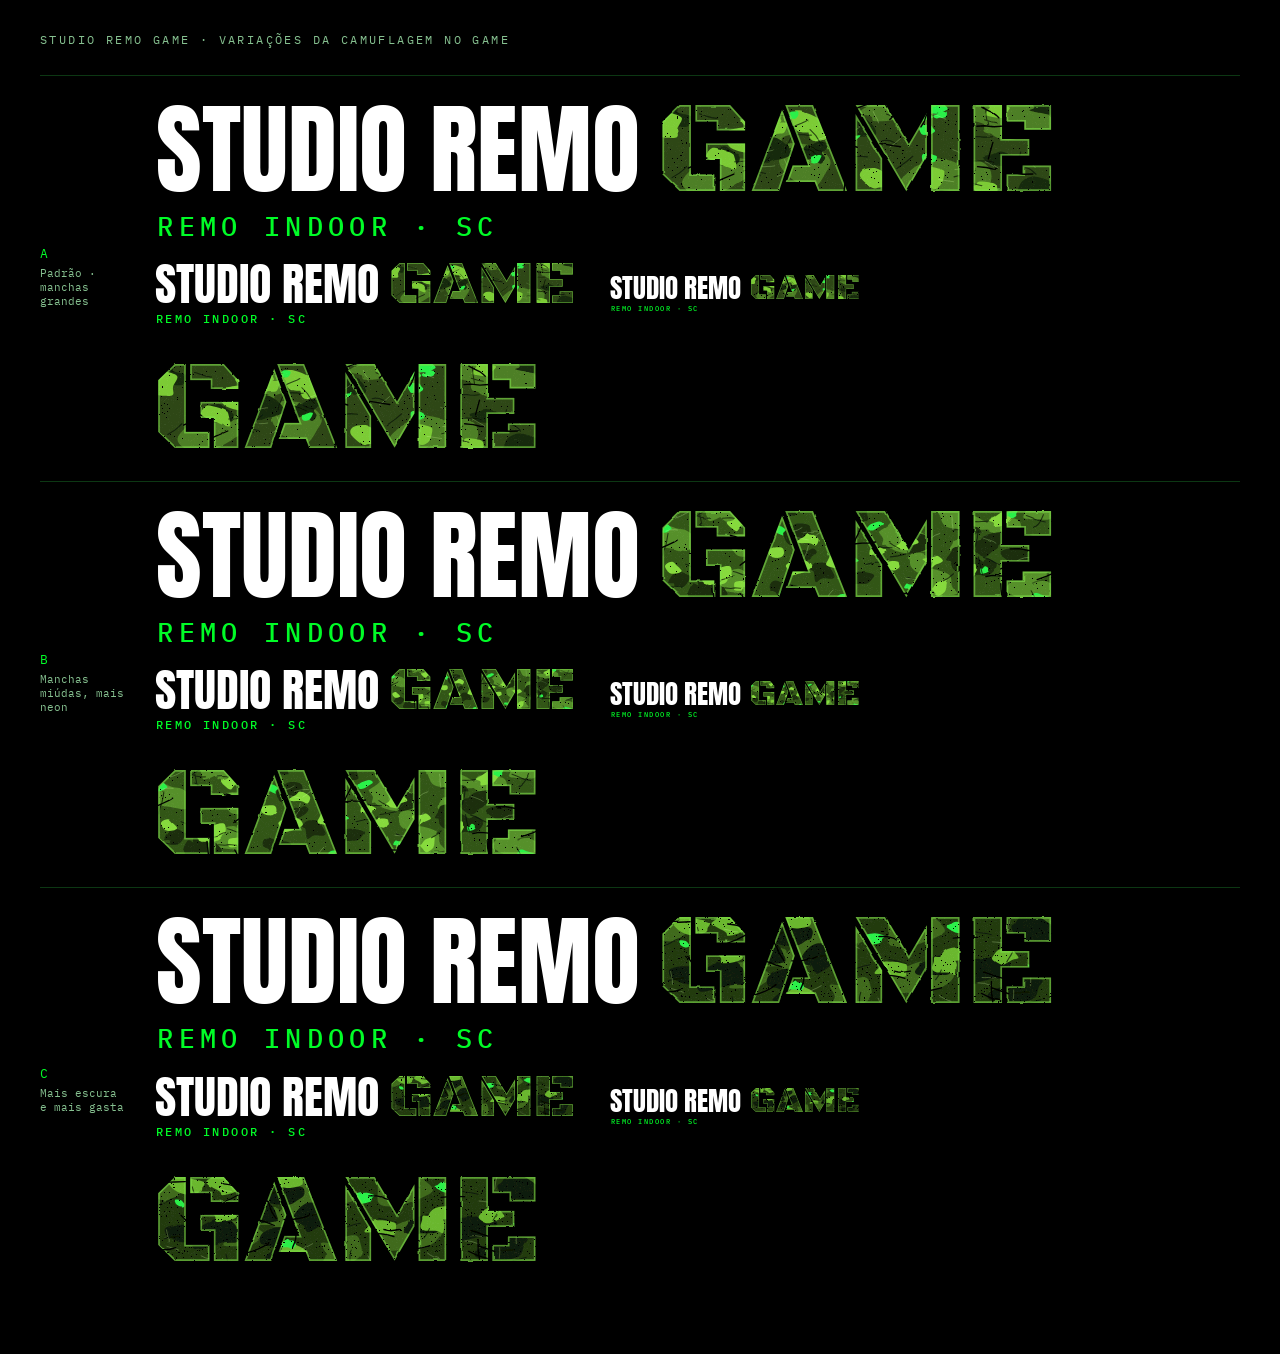
==== dev/logo.html @ 69e1a95a "Logo novo (GAME camuflado) e posições sem 'RAIA' - Logo em SVG (assets/logo.js): STUDIO REMO branco," ====
<!doctype html>
<html lang="pt-BR">
<head>
<meta charset="utf-8">
<meta name="viewport" content="width=device-width, initial-scale=1">
<title>Logo · variações da camuflagem</title>
<link rel="stylesheet" href="https://fonts.googleapis.com/css2?family=Anton&family=Black+Ops+One&family=IBM+Plex+Mono:wght@400;500&display=swap">
<style>
/* Ferramenta local: compara as variações do GAME camuflado (não faz parte do site). */
body{margin:0;background:#000;color:#fff;font:14px/1.5 "IBM Plex Mono",monospace;padding:32px 40px 60px}
h1{font:400 12px "IBM Plex Mono",monospace;letter-spacing:.2em;text-transform:uppercase;color:#86C190;margin:0 0 28px}
.v{border-top:1px solid rgba(50,217,75,.25);padding:26px 0 30px;display:grid;grid-template-columns:90px 1fr;gap:24px;align-items:center}
.v > b{font:400 13px "IBM Plex Mono";color:#00FC27;letter-spacing:.12em}
.v > b small{display:block;color:#86C190;font-size:11px;letter-spacing:0;margin-top:4px}
.tams{display:flex;flex-direction:column;gap:22px}
.tams{min-width:0}
.grande{width:min(100%,900px);height:auto;display:block}
.linha{display:flex;align-items:center;gap:36px;flex-wrap:wrap}
.medio{height:64px;width:auto;display:block}
.topo{height:38px;width:auto;display:block}
.tv{height:90px;width:auto;display:block}
</style>
</head>
<body>
<h1>Studio Remo Game · variações da camuflagem no GAME</h1>
<div id="lista"></div>
<script>
const NOMES = { a: "Padrão · manchas grandes", b: "Manchas miúdas, mais neon", c: "Mais escura e mais gasta" };
document.getElementById("lista").innerHTML = ["a", "b", "c"].map((v) =>
  '<section class="v"><b>' + v.toUpperCase() + '<small>' + NOMES[v] + '</small></b><div class="tams">' +
  '<svg class="grande" data-logo="" data-camo="' + v + '"></svg>' +
  '<div class="linha"><svg class="medio" data-logo="" data-camo="' + v + '"></svg><svg class="topo" data-logo="" data-camo="' + v + '"></svg><svg class="tv" data-logo="game" data-camo="' + v + '"></svg></div>' +
  "</div></section>").join("");
</script>
<script src="../assets/logo.js"></script>
</body>
</html>
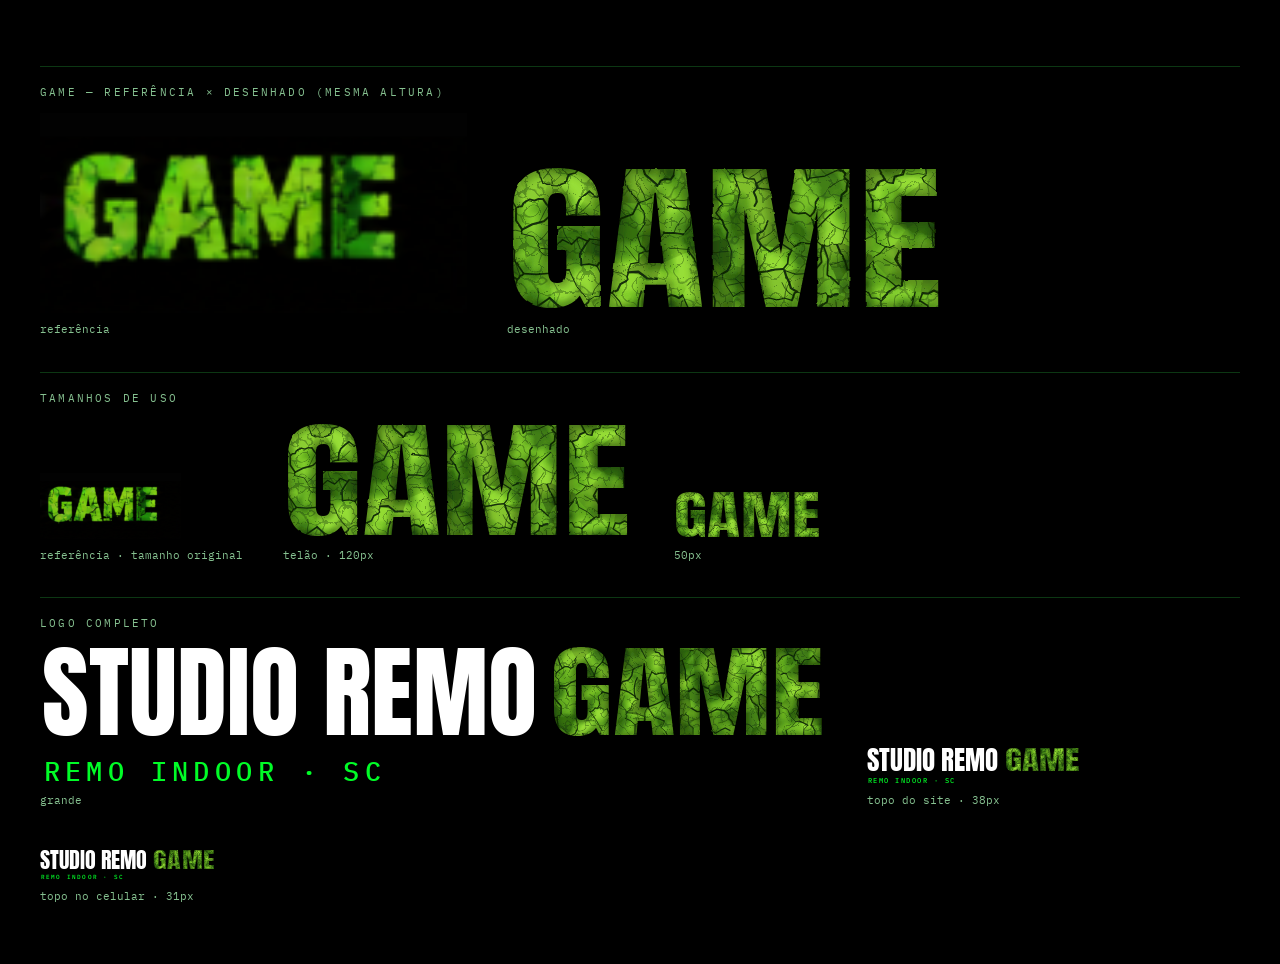
==== commit 4102163c: "GAME no estilo da arte de referência (verde vivo rachado) Sai a camuflagem com Black Ops One. O GAME" ====
--- a/dev/logo.html
+++ b/dev/logo.html
@@ -3,35 +3,36 @@
 <head>
 <meta charset="utf-8">
 <meta name="viewport" content="width=device-width, initial-scale=1">
-<title>Logo · variações da camuflagem</title>
-<link rel="stylesheet" href="https://fonts.googleapis.com/css2?family=Anton&family=Black+Ops+One&family=IBM+Plex+Mono:wght@400;500&display=swap">
+<title>Logo · GAME x referência</title>
+<link rel="stylesheet" href="https://fonts.googleapis.com/css2?family=Anton&family=IBM+Plex+Mono:wght@400;500&display=swap">
 <style>
-/* Ferramenta local: compara as variações do GAME camuflado (não faz parte do site). */
-body{margin:0;background:#000;color:#fff;font:14px/1.5 "IBM Plex Mono",monospace;padding:32px 40px 60px}
-h1{font:400 12px "IBM Plex Mono",monospace;letter-spacing:.2em;text-transform:uppercase;color:#86C190;margin:0 0 28px}
-.v{border-top:1px solid rgba(50,217,75,.25);padding:26px 0 30px;display:grid;grid-template-columns:90px 1fr;gap:24px;align-items:center}
-.v > b{font:400 13px "IBM Plex Mono";color:#00FC27;letter-spacing:.12em}
-.v > b small{display:block;color:#86C190;font-size:11px;letter-spacing:0;margin-top:4px}
-.tams{display:flex;flex-direction:column;gap:22px}
-.tams{min-width:0}
-.grande{width:min(100%,900px);height:auto;display:block}
-.linha{display:flex;align-items:center;gap:36px;flex-wrap:wrap}
-.medio{height:64px;width:auto;display:block}
-.topo{height:38px;width:auto;display:block}
-.tv{height:90px;width:auto;display:block}
+/* Ferramenta local: o logo desenhado ao lado da arte de referência (não faz parte do site). */
+body{margin:0;background:#000;color:#fff;font:13px/1.5 "IBM Plex Mono",monospace;padding:32px 40px 60px}
+h2{font:400 11px "IBM Plex Mono",monospace;letter-spacing:.2em;text-transform:uppercase;color:#86C190;margin:34px 0 14px;border-top:1px solid rgba(50,217,75,.25);padding-top:18px}
+.linha{display:flex;align-items:flex-end;gap:40px;flex-wrap:wrap}
+figure{margin:0}
+figcaption{color:#86C190;font-size:11px;margin-top:8px}
+svg,img{display:block;width:auto}
 </style>
 </head>
 <body>
-<h1>Studio Remo Game · variações da camuflagem no GAME</h1>
-<div id="lista"></div>
-<script>
-const NOMES = { a: "Padrão · manchas grandes", b: "Manchas miúdas, mais neon", c: "Mais escura e mais gasta" };
-document.getElementById("lista").innerHTML = ["a", "b", "c"].map((v) =>
-  '<section class="v"><b>' + v.toUpperCase() + '<small>' + NOMES[v] + '</small></b><div class="tams">' +
-  '<svg class="grande" data-logo="" data-camo="' + v + '"></svg>' +
-  '<div class="linha"><svg class="medio" data-logo="" data-camo="' + v + '"></svg><svg class="topo" data-logo="" data-camo="' + v + '"></svg><svg class="tv" data-logo="game" data-camo="' + v + '"></svg></div>' +
-  "</div></section>").join("");
-</script>
+<h2>GAME — referência × desenhado (mesma altura)</h2>
+<div class="linha">
+  <figure><img src="referencia-game.png" style="height:200px"><figcaption>referência</figcaption></figure>
+  <figure><svg data-logo="game" style="height:150px"></svg><figcaption>desenhado</figcaption></figure>
+</div>
+<h2>Tamanhos de uso</h2>
+<div class="linha">
+  <figure><img src="referencia-game.png" style="height:66px"><figcaption>referência · tamanho original</figcaption></figure>
+  <figure><svg data-logo="game" style="height:120px"></svg><figcaption>telão · 120px</figcaption></figure>
+  <figure><svg data-logo="game" style="height:50px"></svg><figcaption>50px</figcaption></figure>
+</div>
+<h2>Logo completo</h2>
+<div class="linha">
+  <figure><svg data-logo="" style="height:140px;max-width:100%"></svg><figcaption>grande</figcaption></figure>
+  <figure><svg data-logo="" style="height:38px"></svg><figcaption>topo do site · 38px</figcaption></figure>
+  <figure><svg data-logo="" style="height:31px"></svg><figcaption>topo no celular · 31px</figcaption></figure>
+</div>
 <script src="../assets/logo.js"></script>
 </body>
 </html>
